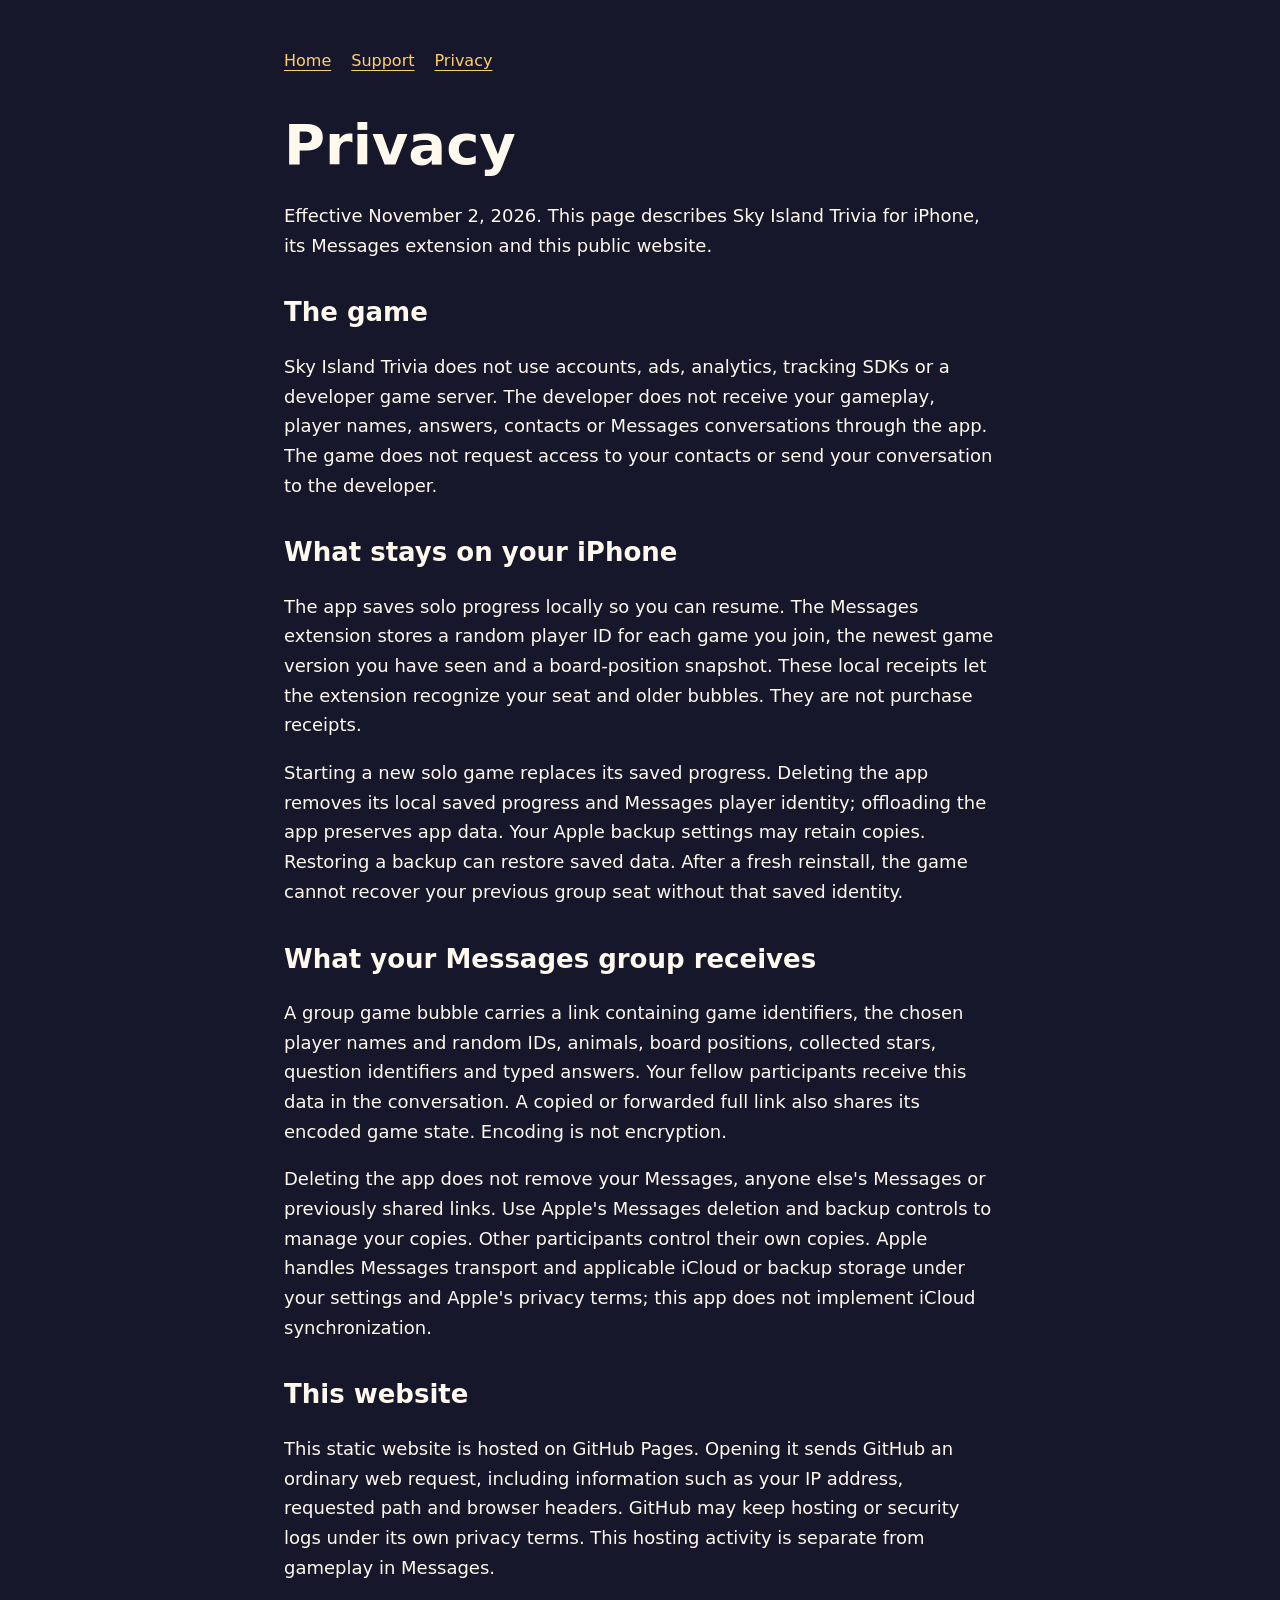
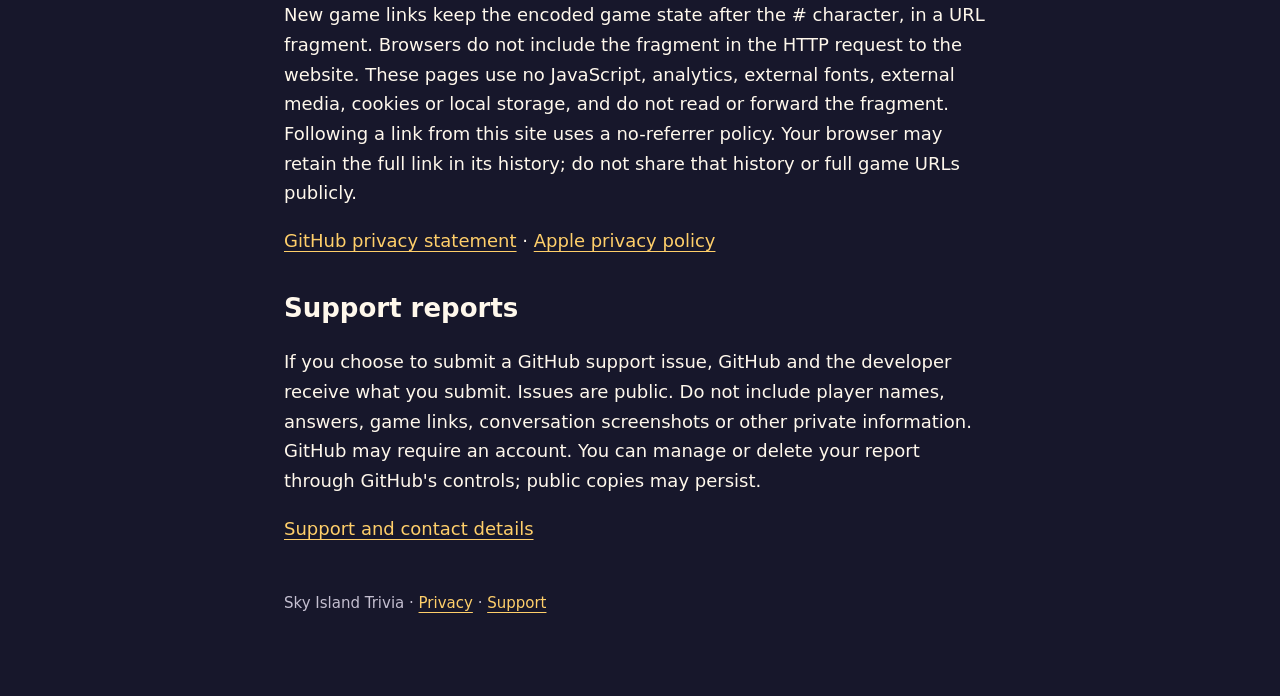
==== privacy/index.html @ 7394aa4b "Publish privacy, support and Messages landing pages" ====
<!doctype html>
<html lang="en"><head><meta charset="utf-8"><meta name="viewport" content="width=device-width,initial-scale=1"><meta name="referrer" content="no-referrer"><meta http-equiv="Content-Security-Policy" content="default-src 'none'; style-src 'self'; base-uri 'none'; form-action 'none'; frame-src 'none'; connect-src 'none'"><title>Privacy · Sky Island Trivia</title><link rel="stylesheet" href="../style.css"></head><body><main><nav aria-label="Main"><a href="../">Home</a><a href="../support/">Support</a><a href="../privacy/">Privacy</a></nav><h1>Privacy</h1><p>Effective November 2, 2026. This page describes Sky Island Trivia for iPhone, its Messages extension and this public website.</p><h2>The game</h2><p>Sky Island Trivia does not use accounts, ads, analytics, tracking SDKs or a developer game server. The developer does not receive your gameplay, player names, answers, contacts or Messages conversations through the app. The game does not request access to your contacts or send your conversation to the developer.</p><h2>What stays on your iPhone</h2><p>The app saves solo progress locally so you can resume. The Messages extension stores a random player ID for each game you join, the newest game version you have seen and a board-position snapshot. These local receipts let the extension recognize your seat and older bubbles. They are not purchase receipts.</p><p>Starting a new solo game replaces its saved progress. Deleting the app removes its local saved progress and Messages player identity; offloading the app preserves app data. Your Apple backup settings may retain copies. Restoring a backup can restore saved data. After a fresh reinstall, the game cannot recover your previous group seat without that saved identity.</p><h2>What your Messages group receives</h2><p>A group game bubble carries a link containing game identifiers, the chosen player names and random IDs, animals, board positions, collected stars, question identifiers and typed answers. Your fellow participants receive this data in the conversation. A copied or forwarded full link also shares its encoded game state. Encoding is not encryption.</p><p>Deleting the app does not remove your Messages, anyone else's Messages or previously shared links. Use Apple's Messages deletion and backup controls to manage your copies. Other participants control their own copies. Apple handles Messages transport and applicable iCloud or backup storage under your settings and Apple's privacy terms; this app does not implement iCloud synchronization.</p><h2>This website</h2><p>This static website is hosted on GitHub Pages. Opening it sends GitHub an ordinary web request, including information such as your IP address, requested path and browser headers. GitHub may keep hosting or security logs under its own privacy terms. This hosting activity is separate from gameplay in Messages.</p><p>New game links keep the encoded game state after the # character, in a URL fragment. Browsers do not include the fragment in the HTTP request to the website. These pages use no JavaScript, analytics, external fonts, external media, cookies or local storage, and do not read or forward the fragment. Following a link from this site uses a no-referrer policy. Your browser may retain the full link in its history; do not share that history or full game URLs publicly.</p><p><a href="https://docs.github.com/en/site-policy/privacy-policies/github-general-privacy-statement" rel="noreferrer">GitHub privacy statement</a> · <a href="https://www.apple.com/legal/privacy/" rel="noreferrer">Apple privacy policy</a></p><h2>Support reports</h2><p>If you choose to submit a GitHub support issue, GitHub and the developer receive what you submit. Issues are public. Do not include player names, answers, game links, conversation screenshots or other private information. GitHub may require an account. You can manage or delete your report through GitHub's controls; public copies may persist.</p><p><a href="../support/">Support and contact details</a></p><footer>Sky Island Trivia · <a href="../privacy/">Privacy</a> · <a href="../support/">Support</a></footer></main></body></html>
---- style.css ----
:root{color-scheme:dark;--ink:#17172b;--paper:#fff8ec;--gold:#ffcf6a}*{box-sizing:border-box}body{margin:0;background:var(--ink);color:var(--paper);font:18px/1.65 system-ui,sans-serif}main{max-width:760px;margin:0 auto;padding:48px 24px 80px}nav{display:flex;gap:20px;flex-wrap:wrap;font-size:16px}a{color:var(--gold);text-underline-offset:4px}a:focus-visible{outline:3px solid var(--gold);outline-offset:6px}h1{font-size:clamp(34px,8vw,56px);line-height:1.12;margin:40px 0 24px}h2{font-size:26px;line-height:1.3;margin-top:36px}p,li{max-width:65ch}.eyebrow{color:var(--gold);letter-spacing:.08em;text-transform:uppercase;font-size:14px}.notice{border-left:3px solid var(--gold);padding:8px 20px;background:#24243c}footer{margin-top:48px;font-size:15px;color:#c4bfd0}button{font:inherit}
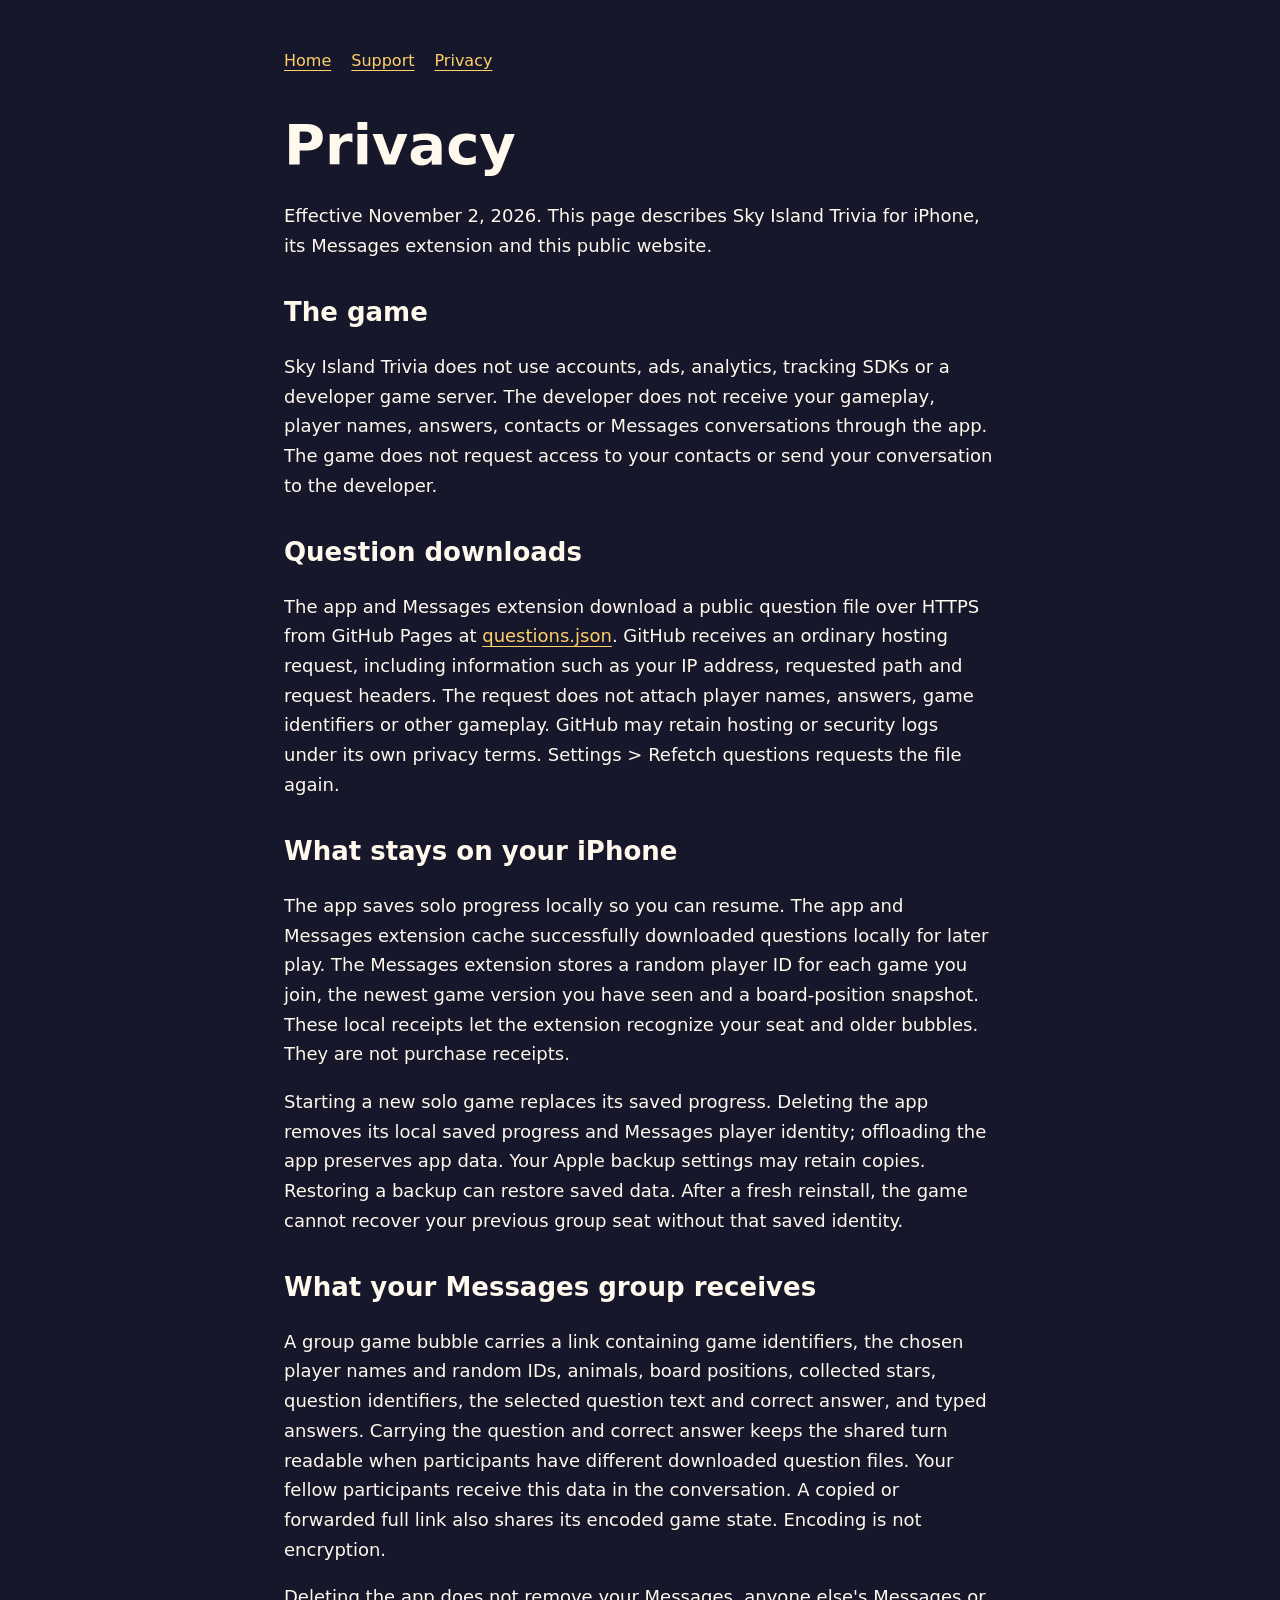
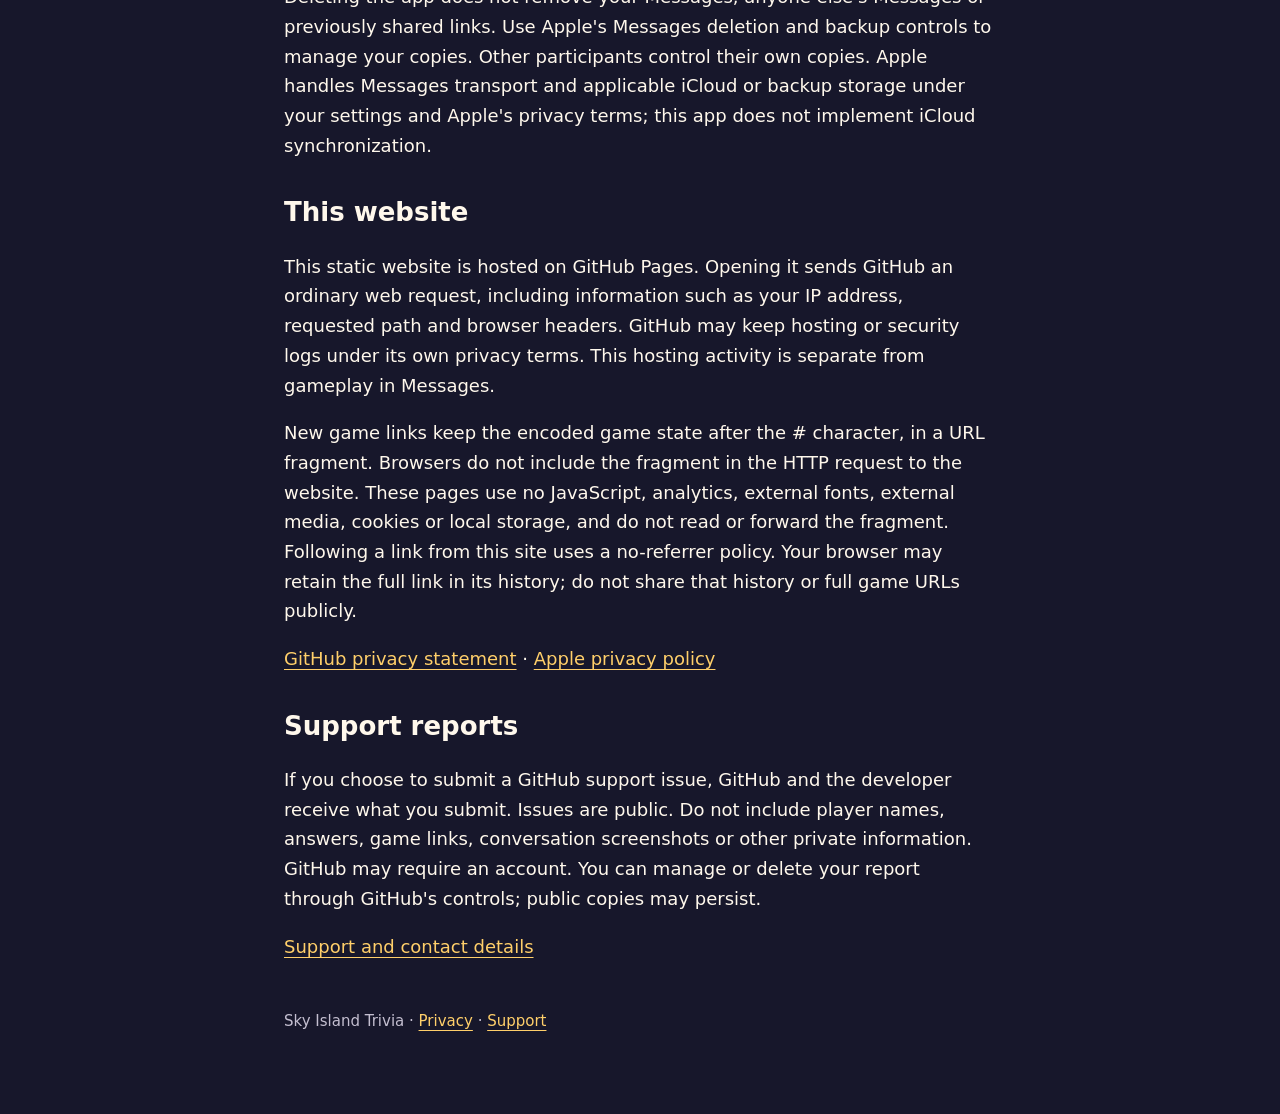
==== commit 7737a1e7: "Explain downloadable questions and local cache" ====
--- a/privacy/index.html
+++ b/privacy/index.html
@@ -1,2 +1,2 @@
 <!doctype html>
-<html lang="en"><head><meta charset="utf-8"><meta name="viewport" content="width=device-width,initial-scale=1"><meta name="referrer" content="no-referrer"><meta http-equiv="Content-Security-Policy" content="default-src 'none'; style-src 'self'; base-uri 'none'; form-action 'none'; frame-src 'none'; connect-src 'none'"><title>Privacy · Sky Island Trivia</title><link rel="stylesheet" href="../style.css"></head><body><main><nav aria-label="Main"><a href="../">Home</a><a href="../support/">Support</a><a href="../privacy/">Privacy</a></nav><h1>Privacy</h1><p>Effective November 2, 2026. This page describes Sky Island Trivia for iPhone, its Messages extension and this public website.</p><h2>The game</h2><p>Sky Island Trivia does not use accounts, ads, analytics, tracking SDKs or a developer game server. The developer does not receive your gameplay, player names, answers, contacts or Messages conversations through the app. The game does not request access to your contacts or send your conversation to the developer.</p><h2>What stays on your iPhone</h2><p>The app saves solo progress locally so you can resume. The Messages extension stores a random player ID for each game you join, the newest game version you have seen and a board-position snapshot. These local receipts let the extension recognize your seat and older bubbles. They are not purchase receipts.</p><p>Starting a new solo game replaces its saved progress. Deleting the app removes its local saved progress and Messages player identity; offloading the app preserves app data. Your Apple backup settings may retain copies. Restoring a backup can restore saved data. After a fresh reinstall, the game cannot recover your previous group seat without that saved identity.</p><h2>What your Messages group receives</h2><p>A group game bubble carries a link containing game identifiers, the chosen player names and random IDs, animals, board positions, collected stars, question identifiers and typed answers. Your fellow participants receive this data in the conversation. A copied or forwarded full link also shares its encoded game state. Encoding is not encryption.</p><p>Deleting the app does not remove your Messages, anyone else's Messages or previously shared links. Use Apple's Messages deletion and backup controls to manage your copies. Other participants control their own copies. Apple handles Messages transport and applicable iCloud or backup storage under your settings and Apple's privacy terms; this app does not implement iCloud synchronization.</p><h2>This website</h2><p>This static website is hosted on GitHub Pages. Opening it sends GitHub an ordinary web request, including information such as your IP address, requested path and browser headers. GitHub may keep hosting or security logs under its own privacy terms. This hosting activity is separate from gameplay in Messages.</p><p>New game links keep the encoded game state after the # character, in a URL fragment. Browsers do not include the fragment in the HTTP request to the website. These pages use no JavaScript, analytics, external fonts, external media, cookies or local storage, and do not read or forward the fragment. Following a link from this site uses a no-referrer policy. Your browser may retain the full link in its history; do not share that history or full game URLs publicly.</p><p><a href="https://docs.github.com/en/site-policy/privacy-policies/github-general-privacy-statement" rel="noreferrer">GitHub privacy statement</a> · <a href="https://www.apple.com/legal/privacy/" rel="noreferrer">Apple privacy policy</a></p><h2>Support reports</h2><p>If you choose to submit a GitHub support issue, GitHub and the developer receive what you submit. Issues are public. Do not include player names, answers, game links, conversation screenshots or other private information. GitHub may require an account. You can manage or delete your report through GitHub's controls; public copies may persist.</p><p><a href="../support/">Support and contact details</a></p><footer>Sky Island Trivia · <a href="../privacy/">Privacy</a> · <a href="../support/">Support</a></footer></main></body></html>
+<html lang="en"><head><meta charset="utf-8"><meta name="viewport" content="width=device-width,initial-scale=1"><meta name="referrer" content="no-referrer"><meta http-equiv="Content-Security-Policy" content="default-src 'none'; style-src 'self'; base-uri 'none'; form-action 'none'; frame-src 'none'; connect-src 'none'"><title>Privacy · Sky Island Trivia</title><link rel="stylesheet" href="../style.css"></head><body><main><nav aria-label="Main"><a href="../">Home</a><a href="../support/">Support</a><a href="../privacy/">Privacy</a></nav><h1>Privacy</h1><p>Effective November 2, 2026. This page describes Sky Island Trivia for iPhone, its Messages extension and this public website.</p><h2>The game</h2><p>Sky Island Trivia does not use accounts, ads, analytics, tracking SDKs or a developer game server. The developer does not receive your gameplay, player names, answers, contacts or Messages conversations through the app. The game does not request access to your contacts or send your conversation to the developer.</p><h2>Question downloads</h2><p>The app and Messages extension download a public question file over HTTPS from GitHub Pages at <a href="../questions.json">questions.json</a>. GitHub receives an ordinary hosting request, including information such as your IP address, requested path and request headers. The request does not attach player names, answers, game identifiers or other gameplay. GitHub may retain hosting or security logs under its own privacy terms. Settings &gt; Refetch questions requests the file again.</p><h2>What stays on your iPhone</h2><p>The app saves solo progress locally so you can resume. The app and Messages extension cache successfully downloaded questions locally for later play. The Messages extension stores a random player ID for each game you join, the newest game version you have seen and a board-position snapshot. These local receipts let the extension recognize your seat and older bubbles. They are not purchase receipts.</p><p>Starting a new solo game replaces its saved progress. Deleting the app removes its local saved progress and Messages player identity; offloading the app preserves app data. Your Apple backup settings may retain copies. Restoring a backup can restore saved data. After a fresh reinstall, the game cannot recover your previous group seat without that saved identity.</p><h2>What your Messages group receives</h2><p>A group game bubble carries a link containing game identifiers, the chosen player names and random IDs, animals, board positions, collected stars, question identifiers, the selected question text and correct answer, and typed answers. Carrying the question and correct answer keeps the shared turn readable when participants have different downloaded question files. Your fellow participants receive this data in the conversation. A copied or forwarded full link also shares its encoded game state. Encoding is not encryption.</p><p>Deleting the app does not remove your Messages, anyone else's Messages or previously shared links. Use Apple's Messages deletion and backup controls to manage your copies. Other participants control their own copies. Apple handles Messages transport and applicable iCloud or backup storage under your settings and Apple's privacy terms; this app does not implement iCloud synchronization.</p><h2>This website</h2><p>This static website is hosted on GitHub Pages. Opening it sends GitHub an ordinary web request, including information such as your IP address, requested path and browser headers. GitHub may keep hosting or security logs under its own privacy terms. This hosting activity is separate from gameplay in Messages.</p><p>New game links keep the encoded game state after the # character, in a URL fragment. Browsers do not include the fragment in the HTTP request to the website. These pages use no JavaScript, analytics, external fonts, external media, cookies or local storage, and do not read or forward the fragment. Following a link from this site uses a no-referrer policy. Your browser may retain the full link in its history; do not share that history or full game URLs publicly.</p><p><a href="https://docs.github.com/en/site-policy/privacy-policies/github-general-privacy-statement" rel="noreferrer">GitHub privacy statement</a> · <a href="https://www.apple.com/legal/privacy/" rel="noreferrer">Apple privacy policy</a></p><h2>Support reports</h2><p>If you choose to submit a GitHub support issue, GitHub and the developer receive what you submit. Issues are public. Do not include player names, answers, game links, conversation screenshots or other private information. GitHub may require an account. You can manage or delete your report through GitHub's controls; public copies may persist.</p><p><a href="../support/">Support and contact details</a></p><footer>Sky Island Trivia · <a href="../privacy/">Privacy</a> · <a href="../support/">Support</a></footer></main></body></html>
